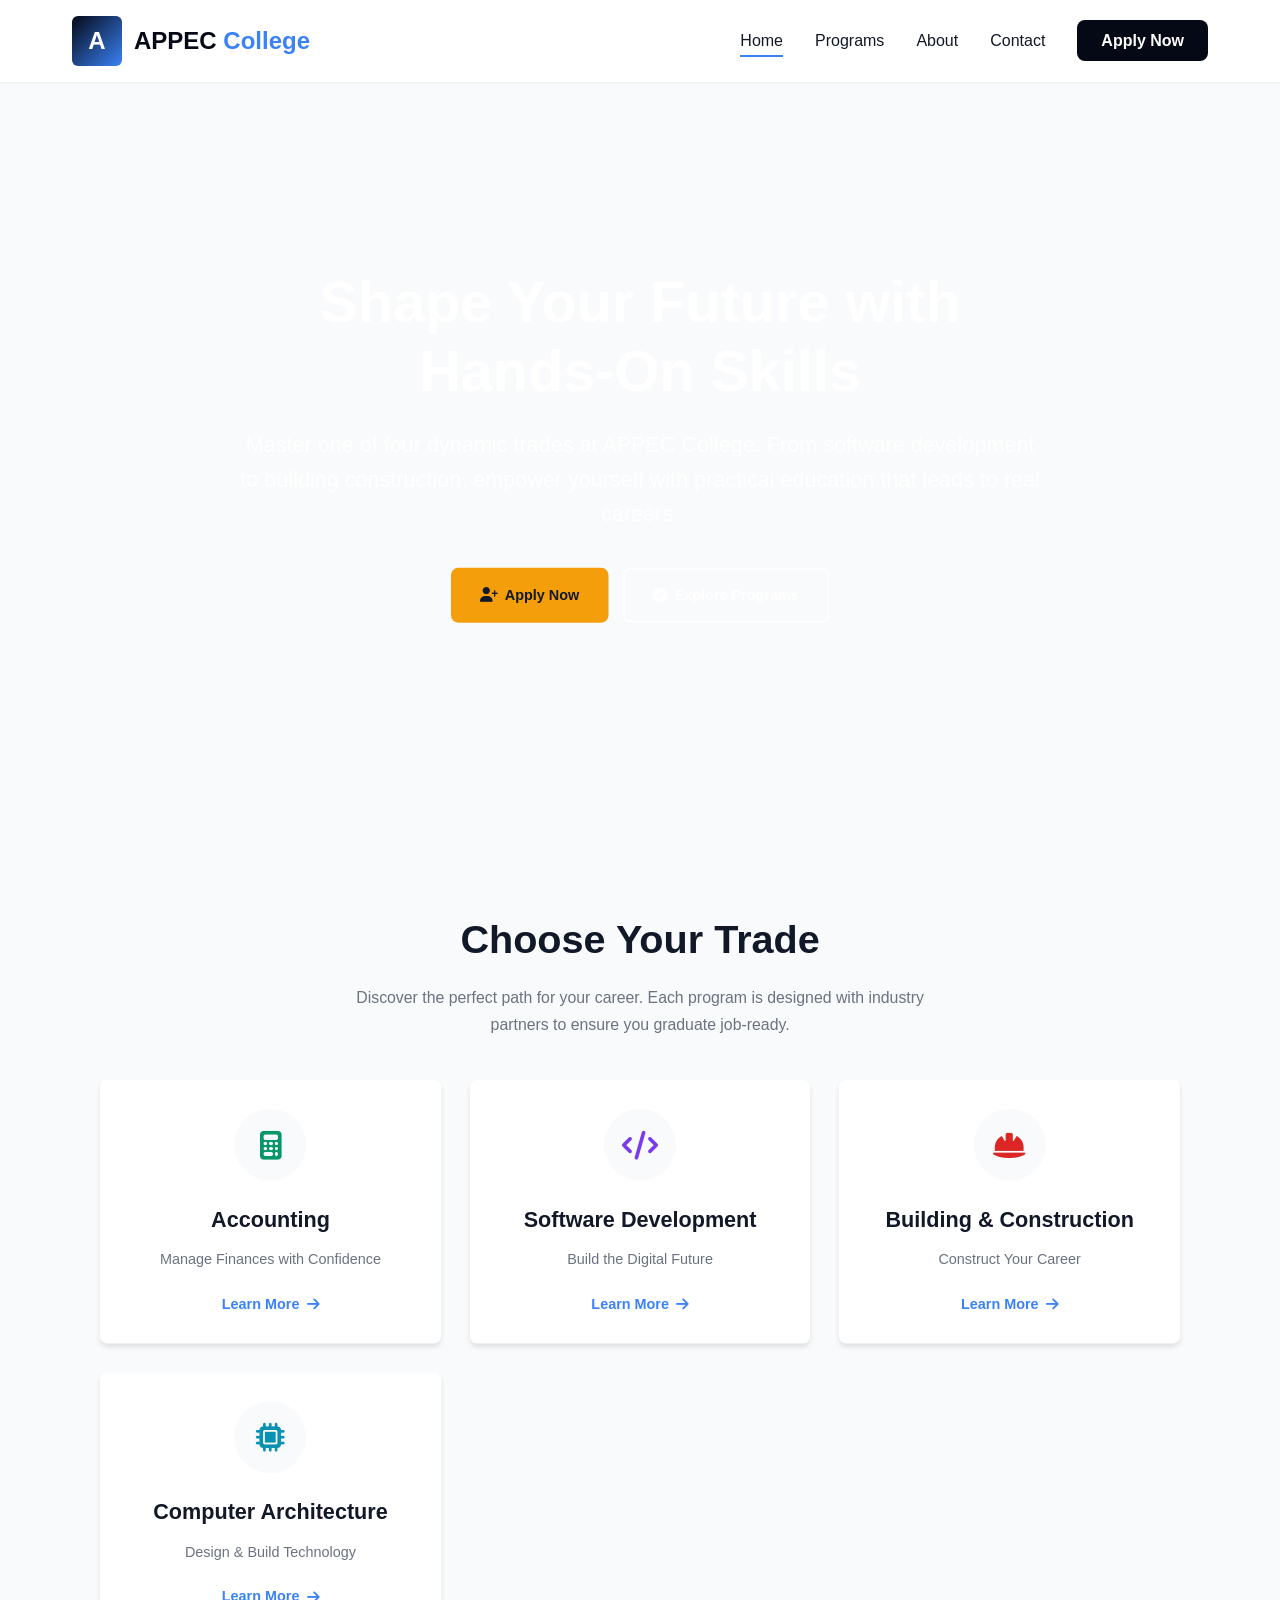
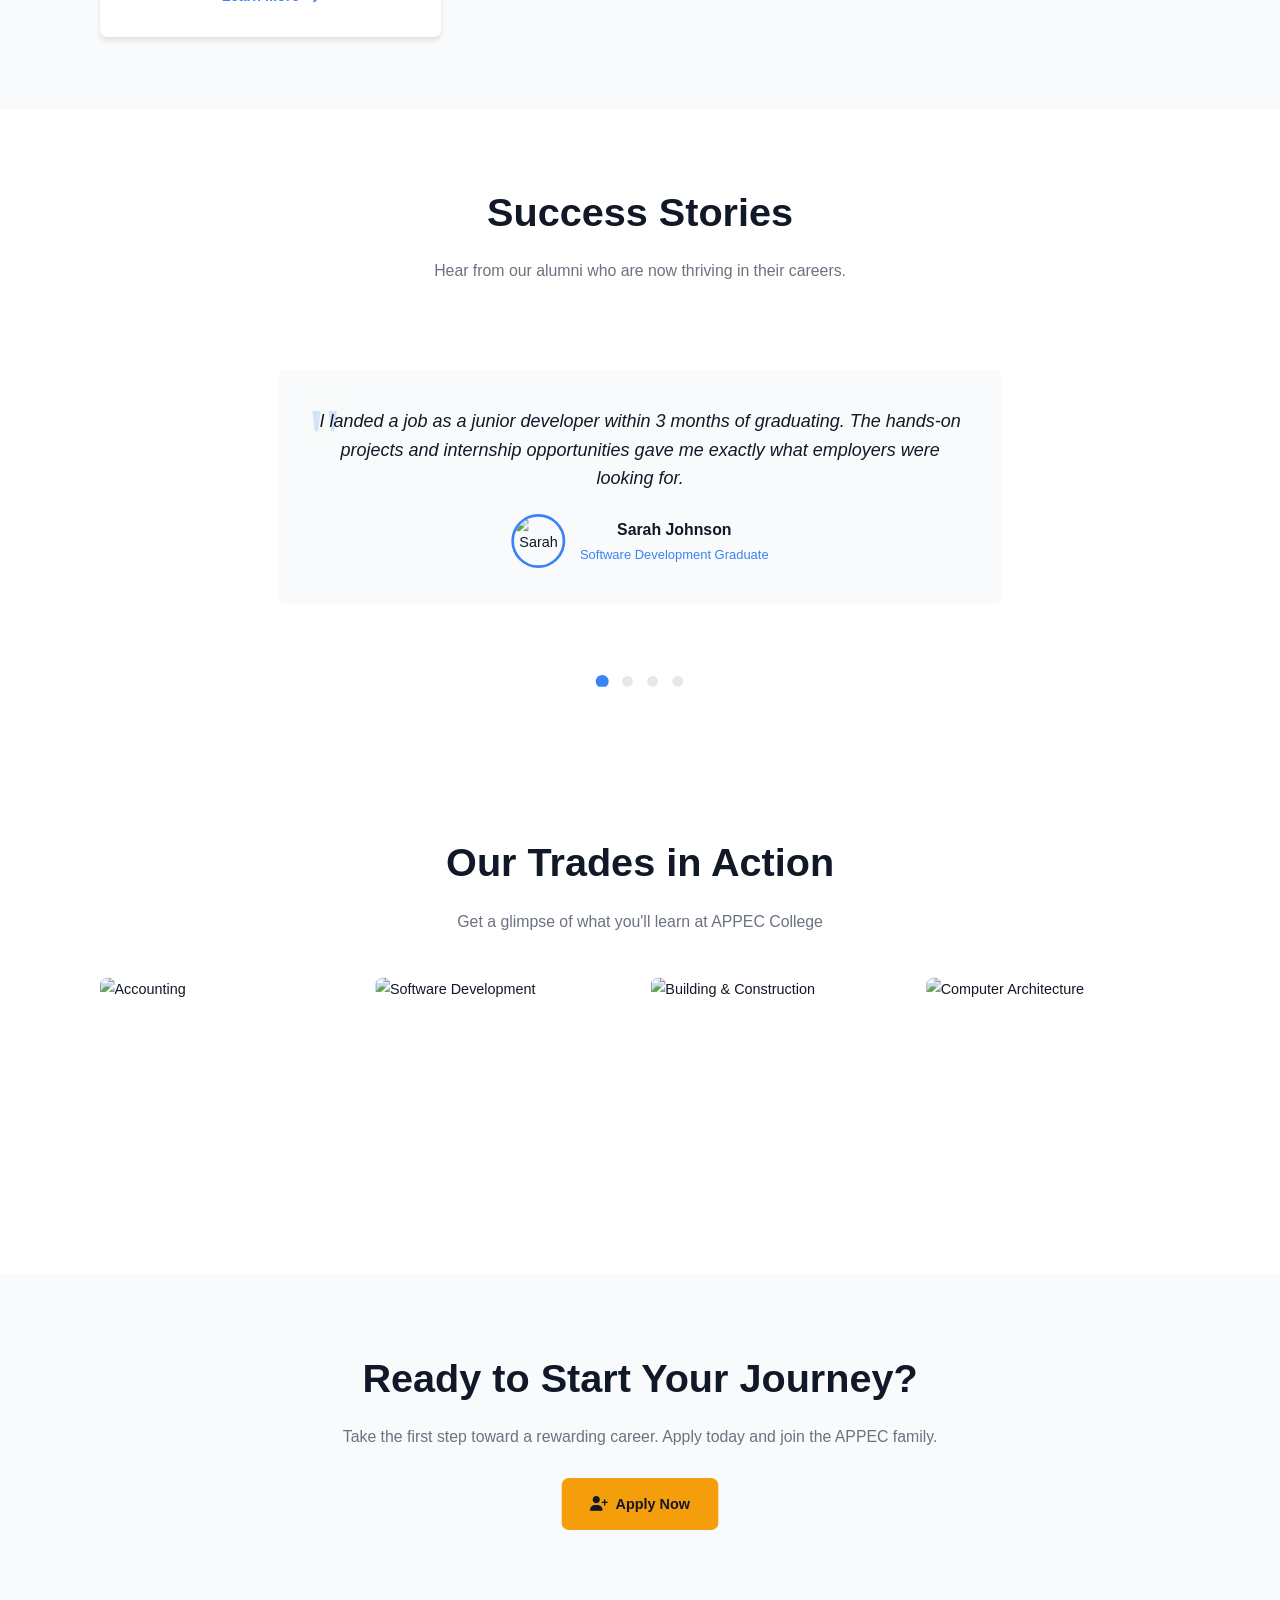
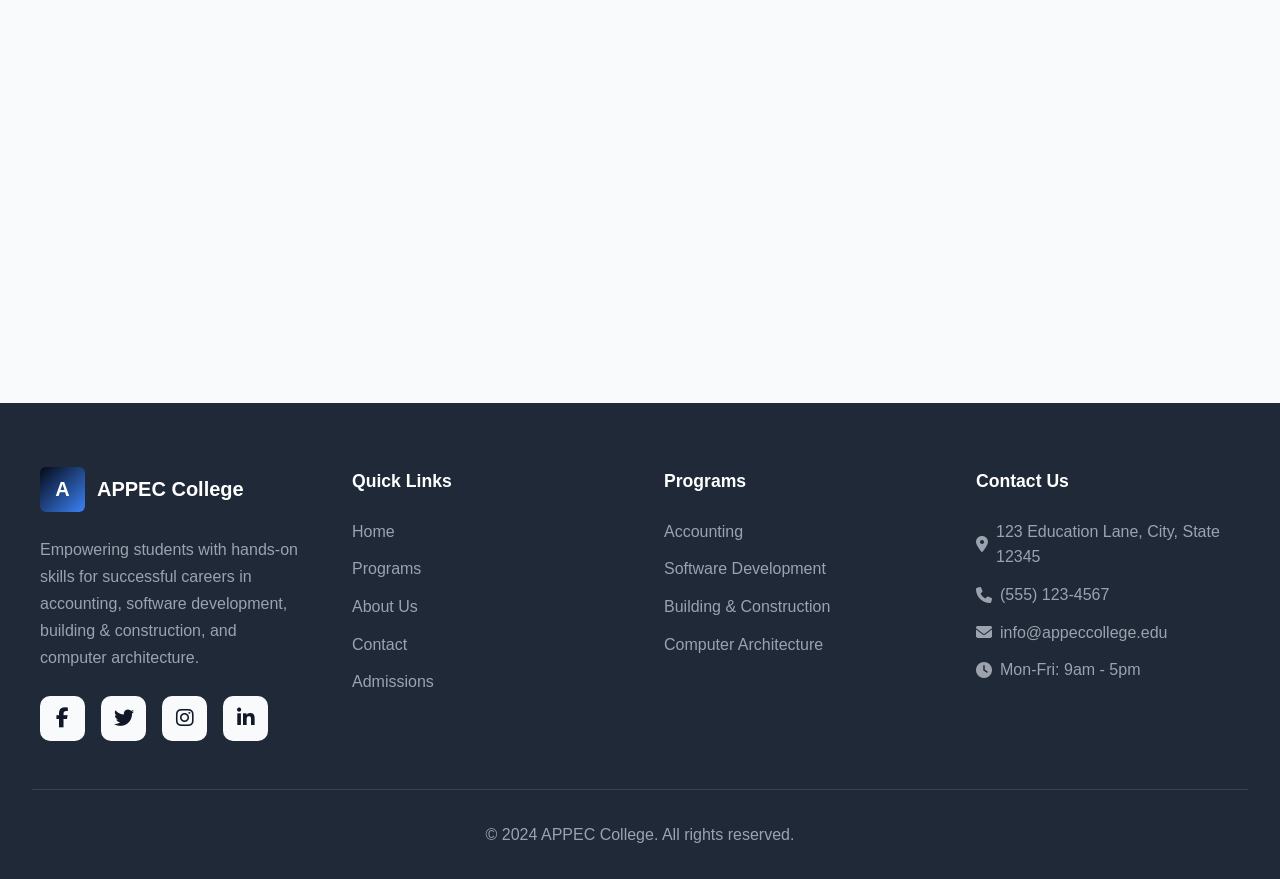
==== index.html @ 2f11b9ee "Add files via upload" ====
<!DOCTYPE html>
<html lang="en">
<head>
    <meta name="google-site-verification" content="si-0ppxEBrg3Gla-h9QT-iys1ylglCHIRYimhJE8mis" />
    
    <!-- Google tag (gtag.js) -->
<script async src="https://www.googletagmanager.com/gtag/js?id=G-BMRPFJRWQG"></script>
    
<script defer>
  window.dataLayer = window.dataLayer || [];
  function gtag(){dataLayer.push(arguments);}
  gtag('js', new Date());

  gtag('config', 'G-BMRPFJRWQG');
</script>
    
    <meta charset="UTF-8">
    <meta name="description" content="College appec remera-rukoma tss">
    <meta name="viewport" content="width=device-width, initial-scale=1.0">
    <link rel="sitemap" href="index.xml">
    
    <title>College appec tss remera-rukoma | Discover and explorer knowldge </title>
<meta name="description" content="College APPEC system for managing courses and students efficiently.">
    <link rel="stylesheet" href="style.css">
    <link rel="stylesheet" href="https://cdnjs.cloudflare.com/ajax/libs/font-awesome/6.5.1/css/all.min.css">
</head>
<body>
    <a href='https://chatvibe-dev.itch.io/modern-chat'>download app</a>
    <!-- Navigation -->
    <nav class="navbar">
        <div class="nav-container">
            <a href="index.html" class="nav-logo">
                <div class="logo-icon">A</div>
                <span class="logo-text">APPEC <span>College</span></span>
            </a>
            <ul class="nav-menu">
                <li><a href="index.html" class="nav-link active">Home</a></li>
                <li><a href="programs.html" class="nav-link">Programs</a></li>
                <li><a href="about.html" class="nav-link">About</a></li>
                <li><a href="contact.html" class="nav-link">Contact</a></li>
                <li><a href="contact.html" class="nav-link nav-cta">Apply Now</a></li>
            </ul>
            <div class="hamburger">
                <span></span>
                <span></span>
                <span></span>
            </div>
        </div>
    </nav>

    <!-- Main Content -->
    <div class="main-content">
    <!-- Hero Section -->
    <section class="hero">
        <div class="hero-slider">
            <div class="hero-slide" style="background-image: url('https://images.unsplash.com/photo-1554224155-8d04cb21cd6c?w=1920&q=80');"></div>
            <div class="hero-slide" style="background-image: url('https://images.unsplash.com/photo-1498050108023-c5249f4df085?w=1920&q=80');"></div>
            <div class="hero-slide" style="background-image: url('https://images.unsplash.com/photo-1504307651254-35680f356dfd?w=1920&q=80');"></div>
            <div class="hero-slide" style="background-image: url('https://images.unsplash.com/photo-1518770660439-4636190af475?w=1920&q=80');"></div>
        </div>
        <div class="hero-content">
            <h1 class="hero-title">Shape Your Future with Hands-On Skills</h1>
            <p class="hero-subtitle">Master one of four dynamic trades at APPEC College. From software development to building construction, empower yourself with practical education that leads to real careers.</p>
            <div class="hero-buttons">
                <a href="contact.html" class="btn btn-primary">
                    <i class="fas fa-user-plus"></i> Apply Now
                </a>
                <a href="#trades" class="btn btn-secondary">
                    <i class="fas fa-compass"></i> Explore Programs
                </a>
            </div>
        </div>
    </section>

    <!-- Trade Cards Section -->
    <section class="section" id="trades">
        <div class="section-header">
            <h2 class="section-title">Choose Your Trade</h2>
            <p class="section-subtitle">Discover the perfect path for your career. Each program is designed with industry partners to ensure you graduate job-ready.</p>
        </div>
        <div class="trade-cards">
            <!-- Accounting -->
            <a href="programs.html#accounting" class="trade-card accounting">
                <div class="trade-icon">
                    <i class="fas fa-calculator"></i>
                </div>
                <h3 class="trade-name">Accounting</h3>
                <p class="trade-tagline">Manage Finances with Confidence</p>
                <span class="trade-link">Learn More <i class="fas fa-arrow-right"></i></span>
            </a>

            <!-- Software Development -->
            <a href="programs.html#software" class="trade-card software">
                <div class="trade-icon">
                    <i class="fas fa-code"></i>
                </div>
                <h3 class="trade-name">Software Development</h3>
                <p class="trade-tagline">Build the Digital Future</p>
                <span class="trade-link">Learn More <i class="fas fa-arrow-right"></i></span>
            </a>

            <!-- Building & Construction -->
            <a href="programs.html#construction" class="trade-card construction">
                <div class="trade-icon">
                    <i class="fas fa-hard-hat"></i>
                </div>
                <h3 class="trade-name">Building & Construction</h3>
                <p class="trade-tagline">Construct Your Career</p>
                <span class="trade-link">Learn More <i class="fas fa-arrow-right"></i></span>
            </a>

            <!-- Computer Architecture -->
            <a href="programs.html#architecture" class="trade-card architecture">
                <div class="trade-icon">
                    <i class="fas fa-microchip"></i>
                </div>
                <h3 class="trade-name">Computer Architecture</h3>
                <p class="trade-tagline">Design & Build Technology</p>
                <span class="trade-link">Learn More <i class="fas fa-arrow-right"></i></span>
            </a>
        </div>
    </section>

    <!-- Testimonials Section -->
    <section class="section testimonials">
        <div class="section-header">
            <h2 class="section-title">Success Stories</h2>
            <p class="section-subtitle">Hear from our alumni who are now thriving in their careers.</p>
        </div>
        <div class="testimonial-slider">
            <div class="testimonial-track">
                <!-- Testimonial 1 -->
                <div class="testimonial-card">
                    <div class="testimonial-content">
                        <p class="testimonial-text">I landed a job as a junior developer within 3 months of graduating. The hands-on projects and internship opportunities gave me exactly what employers were looking for.</p>
                        <div class="testimonial-author">
                            <img src="https://images.unsplash.com/photo-1494790108377-be9c29b29330?w=150&q=80" alt="Sarah" class="author-image">
                            <div class="author-info">
                                <h4>Sarah Johnson</h4>
                                <span>Software Development Graduate</span>
                            </div>
                        </div>
                    </div>
                </div>

                <!-- Testimonial 2 -->
                <div class="testimonial-card">
                    <div class="testimonial-content">
                        <p class="testimonial-text">APPEC's accounting program prepared me for real-world challenges. I'm now working as a junior accountant at a top firm, and I owe it all to my training here.</p>
                        <div class="testimonial-author">
                            <img src="https://images.unsplash.com/photo-1507003211169-0a1dd7228f2d?w=150&q=80" alt="Michael" class="author-image">
                            <div class="author-info">
                                <h4>Michael Chen</h4>
                                <span>Accounting Graduate</span>
                            </div>
                        </div>
                    </div>
                </div>

                <!-- Testimonial 3 -->
                <div class="testimonial-card">
                    <div class="testimonial-content">
                        <p class="testimonial-text">The hands-on construction training was incredible. I started my own contracting business within a year of graduation and already have a team of 5 people.</p>
                        <div class="testimonial-author">
                            <img src="https://images.unsplash.com/photo-1500648767791-00dcc994a43e?w=150&q=80" alt="David" class="author-image">
                            <div class="author-info">
                                <h4>David Martinez</h4>
                                <span>Building & Construction Graduate</span>
                            </div>
                        </div>
                    </div>
                </div>

                <!-- Testimonial 4 -->
                <div class="testimonial-card">
                    <div class="testimonial-content">
                        <p class="testimonial-text">From assembling PCs to troubleshooting complex networks, APPEC gave me the skills to succeed. I'm now a network administrator for a major healthcare company.</p>
                        <div class="testimonial-author">
                            <img src="https://images.unsplash.com/photo-1472099645785-5658abf4ff4e?w=150&q=80" alt="James" class="author-image">
                            <div class="author-info">
                                <h4>James Wilson</h4>
                                <span>Computer Architecture Graduate</span>
                            </div>
                        </div>
                    </div>
                </div>
            </div>
            <div class="testimonial-controls">
                <span class="testimonial-dot active" data-index="0"></span>
                <span class="testimonial-dot" data-index="1"></span>
                <span class="testimonial-dot" data-index="2"></span>
                <span class="testimonial-dot" data-index="3"></span>
            </div>
        </div>
    </section>

    <!-- Trade Gallery Section -->
    <section class="section trade-gallery">
        <div class="section-header">
            <h2 class="section-title">Our Trades in Action</h2>
            <p class="section-subtitle">Get a glimpse of what you'll learn at APPEC College</p>
        </div>
        <div class="gallery-grid">
            <div class="gallery-item">
                <img src="https://images.unsplash.com/photo-1554224155-8d04cb21cd6c?w=600&q=80" alt="Accounting">
                <div class="gallery-overlay">
                    <h4>Accounting</h4>
                </div>
            </div>
            <div class="gallery-item">
                <img src="https://images.unsplash.com/photo-1498050108023-c5249f4df085?w=600&q=80" alt="Software Development">
                <div class="gallery-overlay">
                    <h4>Software Development</h4>
                </div>
            </div>
            <div class="gallery-item">
                <img src="https://images.unsplash.com/photo-1504307651254-35680f356dfd?w=600&q=80" alt="Building & Construction">
                <div class="gallery-overlay">
                    <h4>Building & Construction</h4>
                </div>
            </div>
            <div class="gallery-item">
                <img src="https://images.unsplash.com/photo-1518770660439-4636190af475?w=600&q=80" alt="Computer Architecture">
                <div class="gallery-overlay">
                    <h4>Computer Architecture</h4>
                </div>
            </div>
        </div>
    </section>

    <!-- CTA Section -->
    <section class="section" style="background: var(--light-bg);">
        <div class="section-header">
            <h2 class="section-title">Ready to Start Your Journey?</h2>
            <p class="section-subtitle">Take the first step toward a rewarding career. Apply today and join the APPEC family.</p>
            <a href="contact.html" class="btn btn-primary" style="margin-top: 2rem;">
                <i class="fas fa-user-plus"></i> Apply Now
            </a>
        </div>
    </section>
    </div>

    <!-- Footer -->
    <footer class="footer">
        <div class="footer-content">
            <div class="footer-about">
                <div class="footer-logo">
                    <div class="logo-icon">A</div>
                    <span class="logo-text">APPEC College</span>
                </div>
                <p>Empowering students with hands-on skills for successful careers in accounting, software development, building & construction, and computer architecture.</p>
                <div class="social-links">
                    <a href="#" class="social-link"><i class="fab fa-facebook-f"></i></a>
                    <a href="#" class="social-link"><i class="fab fa-twitter"></i></a>
                    <a href="#" class="social-link"><i class="fab fa-instagram"></i></a>
                    <a href="#" class="social-link"><i class="fab fa-linkedin-in"></i></a>
                </div>
            </div>
            <div class="footer-links">
                <h4>Quick Links</h4>
                <ul>
                    <li><a href="index.html">Home</a></li>
                    <li><a href="programs.html">Programs</a></li>
                    <li><a href="about.html">About Us</a></li>
                    <li><a href="contact.html">Contact</a></li>
                    <li><a href="contact.html">Admissions</a></li>
                </ul>
            </div>
            <div class="footer-links">
                <h4>Programs</h4>
                <ul>
                    <li><a href="programs.html#accounting">Accounting</a></li>
                    <li><a href="programs.html#software">Software Development</a></li>
                    <li><a href="programs.html#construction">Building & Construction</a></li>
                    <li><a href="programs.html#architecture">Computer Architecture</a></li>
                </ul>
            </div>
            <div class="footer-contact">
                <h4>Contact Us</h4>
                <p><i class="fas fa-map-marker-alt"></i> 123 Education Lane, City, State 12345</p>
                <p><i class="fas fa-phone"></i> (555) 123-4567</p>
                <p><i class="fas fa-envelope"></i> info@appeccollege.edu</p>
                <p><i class="fas fa-clock"></i> Mon-Fri: 9am - 5pm</p>
            </div>
        </div>
        <div class="footer-bottom">
            <p>&copy; 2024 APPEC College. All rights reserved.</p>
        </div>
    </footer>

    <script src="script.js" defer></script>
</body>
</html>
---- style.css ----
/* ========================================
   APPEC College - Global Styles
   ======================================== */

/* CSS Variables */
:root {
    --primary-color: #050916;
    --secondary-color: #3b82f6;
    --accent-color: #f59e0b;
    --success-color: #10b981;
    --danger-color: #ef4444;
    --dark-bg: #1f2937;
    --light-bg: #f9fafb;
    --white: #ffffff;
    --text-dark: #111827;
    --text-light: #6b7280;
    --border-color: #e5e7eb;
    --shadow-sm: 0 1px 2px rgba(0, 0, 0, 0.05);
    --shadow-md: 0 4px 6px rgba(0, 0, 0, 0.1);
    --shadow-lg: 0 10px 15px rgba(0, 0, 0, 0.1);
    --shadow-xl: 0 20px 25px rgba(0, 0, 0, 0.15);
    --transition: all 0.3s ease;
    --font-primary: 'Segoe UI', Tahoma, Geneva, Verdana, sans-serif;
    --max-width: 1200px;
}

/* Reset & Base */
* {
    margin: 0;
    padding: 0;
    box-sizing: border-box;
}

html {
    scroll-behavior: smooth;
}

/* Main content wrapper for scaling */
.main-content {
    transform: scale(0.9);
    transform-origin: top center;
    width: 111.11%; /* Inverse of 0.9 to fill the container */
    margin-left: -5.555%; /* Center the scaled content */
}

body {
    font-family: var(--font-primary);
    line-height: 1.6;
    color: var(--text-dark);
    background-color: var(--light-bg);
    overflow-x: hidden;
}

a {
    text-decoration: none;
    color: inherit;
    transition: var(--transition);
}

ul {
    list-style: none;
}

img {
    max-width: 100%;
    height: auto;
    display: block;
}

button, input, textarea, select {
    font-family: inherit;
    font-size: inherit;
}

/* ========================================
   Navigation
   ======================================== */
.navbar {
    position: fixed;
    top: 0;
    left: 0;
    right: 0;
    z-index: 1000;
    background: var(--white);
    box-shadow: var(--shadow-sm);
    transition: var(--transition);
}

.navbar.scrolled {
    box-shadow: var(--shadow-lg);
}

.nav-container {
    max-width: var(--max-width);
    margin: 0 auto;
    padding: 1rem 2rem;
    display: flex;
    justify-content: space-between;
    align-items: center;
}

.nav-logo {
    display: flex;
    align-items: center;
    gap: 0.75rem;
}

.logo-icon {
    width: 50px;
    height: 50px;
    background: linear-gradient(135deg, var(--primary-color), var(--secondary-color));
    border-radius: 6px;
    display: flex;
    align-items: center;
    justify-content: center;
    color: var(--white);
    font-weight: bold;
    font-size: 1.5rem;
}

.logo-text {
    font-size: 1.5rem;
    font-weight: 700;
    color: var(--primary-color);
}

.logo-text span {
    color: var(--secondary-color);
}

.nav-menu {
    display: flex;
    align-items: center;
    gap: 2rem;
}

.nav-link {
    font-weight: 500;
    color: var(--text-dark);
    position: relative;
    padding: 0.5rem 0;
}

.nav-link::after {
    content: '';
    position: absolute;
    bottom: 0;
    left: 0;
    width: 0;
    height: 2px;
    background: var(--secondary-color);
    transition: var(--transition);
}

.nav-link:hover::after,
.nav-link.active::after {
    width: 100%;
}

.nav-link:hover {
    color: var(--secondary-color);
}

.nav-cta {
    background: var(--primary-color);
    color: var(--white) !important;
    padding: 0.75rem 1.5rem;
    border-radius: 8px;
    font-weight: 600;
}

.nav-cta:hover {
    background: var(--secondary-color);
    transform: translateY(-2px);
}

.nav-cta::after {
    display: none;
}

/* Hamburger Menu */
.hamburger {
    display: none;
    flex-direction: column;
    gap: 5px;
    cursor: pointer;
    padding: 10px;
    z-index: 1001;
}

.hamburger span {
    width: 25px;
    height: 3px;
    background: var(--text-dark);
    border-radius: 3px;
    transition: var(--transition);
}

.hamburger.active span:nth-child(1) {
    transform: rotate(45deg) translate(5px, 5px);
}

.hamburger.active span:nth-child(2) {
    opacity: 0;
}

.hamburger.active span:nth-child(3) {
    transform: rotate(-45deg) translate(5px, -5px);
}

/* ========================================
   Hero Section
   ======================================== */
.hero {
    min-height: 100vh;
    position: relative;
    display: flex;
    align-items: center;
    justify-content: center;
    text-align: center;
    padding: 6rem 2rem 4rem;
    overflow: hidden;
}

/* Hero Background Slider */
.hero-slider {
    position: absolute;
    top: 0;
    left: 0;
    width: 100%;
    height: 100%;
    z-index: -1;
}

.hero-slide {
    position: absolute;
    top: 0;
    left: 0;
    width: 100%;
    height: 100%;
    background-size: cover;
    background-position: center;
    opacity: 0;
    animation: slideChange 12s infinite;
}

.hero-slide:nth-child(1) {
    animation-delay: 0s;
}

.hero-slide:nth-child(2) {
    animation-delay: 3s;
}

.hero-slide:nth-child(3) {
    animation-delay: 6s;
}

.hero-slide:nth-child(4) {
    animation-delay: 9s;
}

.hero-slide::after {
    content: '';
    position: absolute;
    top: 0;
    left: 0;
    width: 100%;
    height: 100%;
    background: linear-gradient(rgba(30, 58, 138, 0.85), rgba(59, 130, 246, 0.75));
}

@keyframes slideChange {
    0%, 25% {
        opacity: 1;
    }
    30%, 100% {
        opacity: 0;
    }
}

.hero-content {
    max-width: 900px;
    color: var(--white);
}

.hero-title {
    font-size: clamp(2.5rem, 5vw, 4rem);
    font-weight: 800;
    margin-bottom: 1.5rem;
    line-height: 1.2;
    animation: fadeInUp 0.8s ease;
}

.hero-subtitle {
    font-size: clamp(1.1rem, 2vw, 1.5rem);
    margin-bottom: 2.5rem;
    opacity: 0.95;
    animation: fadeInUp 0.8s ease 0.2s both;
}

.hero-buttons {
    display: flex;
    gap: 1rem;
    justify-content: center;
    flex-wrap: wrap;
    animation: fadeInUp 0.8s ease 0.4s both;
}

.btn {
    display: inline-flex;
    align-items: center;
    gap: 0.5rem;
    padding: 1rem 2rem;
    border-radius: 8px;
    font-weight: 600;
    font-size: 1rem;
    cursor: pointer;
    border: none;
    transition: var(--transition);
}

.btn-primary {
    background: var(--accent-color);
    color: var(--text-dark);
}

.btn-primary:hover {
    background: #d97706;
    transform: translateY(-3px);
    box-shadow: var(--shadow-lg);
}

.btn-secondary {
    background: transparent;
    color: var(--white);
    border: 2px solid var(--white);
}

.btn-secondary:hover {
    background: var(--white);
    color: var(--primary-color);
    transform: translateY(-3px);
}

/* ========================================
   Animations
   ======================================== */
@keyframes fadeInUp {
    from {
        opacity: 0;
        transform: translateY(30px);
    }
    to {
        opacity: 1;
        transform: translateY(0);
    }
}

@keyframes fadeIn {
    from {
        opacity: 0;
    }
    to {
        opacity: 1;
    }
}

@keyframes scaleIn {
    from {
        opacity: 0;
        transform: scale(0.8);
    }
    to {
        opacity: 1;
        transform: scale(1);
    }
}

@keyframes float {
    0%, 100% {
        transform: translateY(0);
    }
    50% {
        transform: translateY(-10px);
    }
}

@keyframes pulse {
    0%, 100% {
        transform: scale(1);
    }
    50% {
        transform: scale(1.05);
    }
}

@keyframes shimmer {
    0% {
        background-position: -200% 0;
    }
    100% {
        background-position: 200% 0;
    }
}

/* Image hover animation */
.img-hover-zoom {
    overflow: hidden;
}

.img-hover-zoom img {
    transition: transform 0.5s ease;
}

.img-hover-zoom:hover img {
    transform: scale(1.1);
}

/* Image entrance animation */
.img-animate {
    animation: scaleIn 0.6s ease forwards;
    opacity: 0;
}

.img-animate-delay-1 {
    animation-delay: 0.2s;
}

.img-animate-delay-2 {
    animation-delay: 0.4s;
}

.img-animate-delay-3 {
    animation-delay: 0.6s;
}

.img-animate-delay-4 {
    animation-delay: 0.8s;
}

/* Author image animation */
.author-image {
    transition: var(--transition);
}

.author-image:hover {
    transform: scale(1.1);
    box-shadow: 0 8px 20px rgba(0, 0, 0, 0.2);
}

/* Trade card image animation */
.trade-icon {
    transition: var(--transition);
}

.trade-card:hover .trade-icon {
    animation: pulse 0.5s ease;
}

/* Hero content animation */
.hero-content {
    animation: fadeInUp 0.8s ease;
}

/* Section animations */
.section-header {
    animation: fadeInUp 0.6s ease;
}

.trade-card {
    animation: fadeInUp 0.6s ease backwards;
}

.trade-card:nth-child(1) { animation-delay: 0.1s; }
.trade-card:nth-child(2) { animation-delay: 0.2s; }
.trade-card:nth-child(3) { animation-delay: 0.3s; }
.trade-card:nth-child(4) { animation-delay: 0.4s; }

/* Testimonial image animation */
.testimonial-card {
    animation: fadeIn 0.6s ease;
}

.author-image {
    animation: scaleIn 0.5s ease backwards;
}

/* Stats animation */
.stat-item {
    animation: fadeInUp 0.6s ease backwards;
}

.stat-item:nth-child(1) { animation-delay: 0.1s; }
.stat-item:nth-child(2) { animation-delay: 0.2s; }
.stat-item:nth-child(3) { animation-delay: 0.3s; }
.stat-item:nth-child(4) { animation-delay: 0.4s; }

/* ========================================
   Trade Cards
   ======================================== */
.section {
    padding: 5rem 2rem;
}

.section-header {
    text-align: center;
    max-width: 700px;
    margin: 0 auto 3rem;
}

.section-title {
    font-size: clamp(2rem, 4vw, 2.75rem);
    color: var(--text-dark);
    margin-bottom: 1rem;
}

.section-subtitle {
    color: var(--text-light);
    font-size: 1.1rem;
}

.trade-cards {
    max-width: var(--max-width);
    margin: 0 auto;
    display: grid;
    grid-template-columns: repeat(auto-fit, minmax(280px, 1fr));
    gap: 2rem;
}

.trade-card {
    background: var(--white);
    border-radius: 8px;
    padding: 2rem;
    text-align: center;
    box-shadow: var(--shadow-md);
    transition: var(--transition);
    cursor: pointer;
    position: relative;
    overflow: hidden;
}

.trade-card::before {
    content: '';
    position: absolute;
    top: 0;
    left: 0;
    right: 0;
    height: 4px;
    background: linear-gradient(90deg, var(--primary-color), var(--secondary-color));
    transform: scaleX(0);
    transition: var(--transition);
}

.trade-card:hover {
    transform: translateY(-10px) scale(1.02);
    box-shadow: var(--shadow-xl);
}

.trade-card:hover::before {
    transform: scaleX(1);
}

.trade-icon {
    width: 80px;
    height: 80px;
    margin: 0 auto 1.5rem;
    background: var(--light-bg);
    border-radius: 50%;
    display: flex;
    align-items: center;
    justify-content: center;
    font-size: 2rem;
    transition: var(--transition);
}

.trade-card:hover .trade-icon {
    background: var(--primary-color);
    color: var(--white);
}

.trade-card.accounting .trade-icon { color: #059669; }
.trade-card.software .trade-icon { color: #7c3aed; }
.trade-card.construction .trade-icon { color: #dc2626; }
.trade-card.architecture .trade-icon { color: #0891b2; }

.trade-card:hover .trade-icon {
    background: var(--primary-color);
    color: var(--white) !important;
}

.trade-name {
    font-size: 1.5rem;
    font-weight: 700;
    margin-bottom: 0.75rem;
    color: var(--text-dark);
}

.trade-tagline {
    color: var(--text-light);
    margin-bottom: 1.5rem;
}

.trade-link {
    color: var(--secondary-color);
    font-weight: 600;
    display: inline-flex;
    align-items: center;
    gap: 0.5rem;
}

.trade-link:hover {
    gap: 0.75rem;
}

/* ========================================
   Testimonials
   ======================================== */
.testimonials {
    background: var(--white);
}

.testimonial-slider {
    max-width: 900px;
    margin: 0 auto;
    position: relative;
    overflow: hidden;
}

.testimonial-track {
    display: flex;
    transition: transform 0.5s ease;
}

.testimonial-card {
    min-width: 100%;
    padding: 3rem;
    text-align: center;
}

.testimonial-content {
    background: var(--light-bg);
    border-radius: 8px;
    padding: 2.5rem;
    position: relative;
}

.testimonial-content::before {
    content: '"';
    font-size: 6rem;
    color: var(--secondary-color);
    opacity: 0.2;
    position: absolute;
    top: 0;
    left: 2rem;
    font-family: Georgia, serif;
}

.testimonial-text {
    font-size: 1.25rem;
    color: var(--text-dark);
    font-style: italic;
    margin-bottom: 1.5rem;
    position: relative;
    z-index: 1;
}

.testimonial-author {
    display: flex;
    align-items: center;
    justify-content: center;
    gap: 1rem;
}

.author-image {
    width: 60px;
    height: 60px;
    border-radius: 50%;
    object-fit: cover;
    border: 3px solid var(--secondary-color);
}

.author-info h4 {
    font-size: 1.1rem;
    color: var(--text-dark);
}

.author-info span {
    color: var(--secondary-color);
    font-size: 0.9rem;
}

.testimonial-controls {
    display: flex;
    justify-content: center;
    gap: 1rem;
    margin-top: 2rem;
}

.testimonial-dot {
    width: 12px;
    height: 12px;
    border-radius: 50%;
    background: var(--border-color);
    cursor: pointer;
    transition: var(--transition);
}

.testimonial-dot.active {
    background: var(--secondary-color);
    transform: scale(1.2);
}

/* ========================================
   Trade Gallery Section
   ======================================== */
.trade-gallery {
    background: var(--white);
}

.gallery-grid {
    max-width: var(--max-width);
    margin: 0 auto;
    display: grid;
    grid-template-columns: repeat(auto-fit, minmax(250px, 1fr));
    gap: 1.5rem;
}

.gallery-item {
    position: relative;
    border-radius: 8px;
    overflow: hidden;
    height: 250px;
    cursor: pointer;
}

.gallery-item img {
    width: 100%;
    height: 100%;
    object-fit: cover;
    transition: transform 0.5s ease;
}

.gallery-item:hover img {
    transform: scale(1.1);
}

.gallery-overlay {
    position: absolute;
    bottom: 0;
    left: 0;
    right: 0;
    background: linear-gradient(transparent, rgba(0, 0, 0, 0.8));
    padding: 1.5rem;
    color: var(--white);
    transform: translateY(100%);
    transition: transform 0.3s ease;
}

.gallery-item:hover .gallery-overlay {
    transform: translateY(0);
}

.gallery-overlay h4 {
    font-size: 1.25rem;
    margin-bottom: 0.25rem;
}

/* ========================================
   Stats Section
   ======================================== */
.stats {
    background: linear-gradient(135deg, var(--primary-color), var(--secondary-color));
    padding: 4rem 2rem;
}

.stats-grid {
    max-width: var(--max-width);
    margin: 0 auto;
    display: grid;
    grid-template-columns: repeat(auto-fit, minmax(200px, 1fr));
    gap: 2rem;
    text-align: center;
}

.stat-item {
    color: var(--white);
}

.stat-icon {
    font-size: 2.5rem;
    margin-bottom: 1rem;
    opacity: 0.9;
}

.stat-number {
    font-size: 3rem;
    font-weight: 800;
    margin-bottom: 0.5rem;
}

.stat-label {
    font-size: 1.1rem;
    opacity: 0.9;
}

/* ========================================
   Programs Page
   ======================================== */
.page-header {
    background: linear-gradient(rgba(30, 58, 138, 0.9), rgba(59, 130, 246, 0.8)),
                url('https://images.unsplash.com/photo-1517694712202-14dd9538aa97?w=1920&q=80') center/cover;
    padding: 8rem 2rem 4rem;
    text-align: center;
    color: var(--white);
}

.page-header h1 {
    font-size: clamp(2.5rem, 5vw, 3.5rem);
    margin-bottom: 1rem;
}

.page-header p {
    font-size: 1.25rem;
    opacity: 0.9;
}

.programs-section {
    max-width: var(--max-width);
    margin: 0 auto;
    padding: 4rem 2rem;
}

.program-card {
    background: var(--white);
    border-radius: 8px;
    overflow: hidden;
    box-shadow: var(--shadow-lg);
    margin-bottom: 4rem;
}

.program-card:nth-child(even) {
    direction: rtl;
}

.program-card:nth-child(even) > * {
    direction: ltr;
}

.program-header {
    display: grid;
    grid-template-columns: 1fr 1fr;
    gap: 0;
}

.program-image {
    height: 400px;
    overflow: hidden;
}

.program-image img {
    width: 100%;
    height: 100%;
    object-fit: cover;
    transition: var(--transition);
}

.program-card:hover .program-image img {
    transform: scale(1.05);
}

.program-content {
    padding: 3rem;
}

.program-title {
    display: flex;
    align-items: center;
    gap: 1rem;
    font-size: 2rem;
    margin-bottom: 1.5rem;
    color: var(--text-dark);
}

.program-icon {
    width: 60px;
    height: 60px;
    background: var(--light-bg);
    border-radius: 8px;
    display: flex;
    align-items: center;
    justify-content: center;
    font-size: 1.75rem;
}

.program-description {
    color: var(--text-light);
    margin-bottom: 2rem;
    line-height: 1.8;
}

/* Accordion */
.accordion {
    margin-bottom: 2rem;
}

.accordion-item {
    border: 1px solid var(--border-color);
    border-radius: 8px;
    margin-bottom: 0.75rem;
    overflow: hidden;
}

.accordion-header {
    background: var(--light-bg);
    padding: 1rem 1.5rem;
    cursor: pointer;
    display: flex;
    justify-content: space-between;
    align-items: center;
    font-weight: 600;
    transition: var(--transition);
}

.accordion-header:hover {
    background: var(--border-color);
}

.accordion-icon {
    transition: var(--transition);
}

.accordion-item.active .accordion-icon {
    transform: rotate(180deg);
}

.accordion-content {
    max-height: 0;
    overflow: hidden;
    transition: max-height 0.3s ease;
}

.accordion-item.active .accordion-content {
    max-height: 500px;
}

.accordion-body {
    padding: 1.5rem;
}

.accordion-body ul {
    list-style: disc;
    padding-left: 1.5rem;
}

.accordion-body li {
    margin-bottom: 0.5rem;
    color: var(--text-light);
}

/* Program Highlights */
.program-highlights {
    display: flex;
    flex-wrap: wrap;
    gap: 1rem;
    margin-bottom: 2rem;
}

.highlight-item {
    display: flex;
    align-items: center;
    gap: 0.5rem;
    background: var(--light-bg);
    padding: 0.5rem 1rem;
    border-radius: 8px;
    font-size: 0.9rem;
    color: var(--text-dark);
}

.highlight-item i {
    color: var(--success-color);
}

.btn-apply {
    background: var(--primary-color);
    color: var(--white);
    padding: 1rem 2rem;
    border-radius: 8px;
    font-weight: 600;
    display: inline-flex;
    align-items: center;
    gap: 0.5rem;
    transition: var(--transition);
}

.btn-apply:hover {
    background: var(--secondary-color);
    transform: translateY(-2px);
}

/* ========================================
   About Page
   ======================================== */
.mission-vision {
    max-width: var(--max-width);
    margin: 0 auto;
    padding: 4rem 2rem;
    display: grid;
    grid-template-columns: repeat(auto-fit, minmax(300px, 1fr));
    gap: 2rem;
}

.mv-card {
    background: var(--white);
    padding: 3rem;
    border-radius: 8px;
    box-shadow: var(--shadow-md);
    text-align: center;
}

.mv-icon {
    width: 80px;
    height: 80px;
    margin: 0 auto 1.5rem;
    background: linear-gradient(135deg, var(--primary-color), var(--secondary-color));
    border-radius: 50%;
    display: flex;
    align-items: center;
    justify-content: center;
    font-size: 2rem;
    color: var(--white);
}

.mv-card h3 {
    font-size: 1.75rem;
    margin-bottom: 1rem;
    color: var(--text-dark);
}

.mv-card p {
    color: var(--text-light);
    line-height: 1.8;
}

/* Timeline */
.timeline-section {
    background: var(--white);
    padding: 5rem 2rem;
}

.timeline {
    max-width: 800px;
    margin: 0 auto;
    position: relative;
}

.timeline::before {
    content: '';
    position: absolute;
    left: 50%;
    transform: translateX(-50%);
    width: 4px;
    height: 100%;
    background: var(--border-color);
}

.timeline-item {
    display: flex;
    justify-content: flex-end;
    padding-right: calc(50% + 2rem);
    margin-bottom: 3rem;
    position: relative;
}

.timeline-item:nth-child(even) {
    justify-content: flex-start;
    padding-right: 0;
    padding-left: calc(50% + 2rem);
}

.timeline-dot {
    position: absolute;
    left: 50%;
    transform: translateX(-50%);
    width: 20px;
    height: 20px;
    background: var(--secondary-color);
    border-radius: 50%;
    border: 4px solid var(--white);
    box-shadow: var(--shadow-md);
}

.timeline-content {
    background: var(--light-bg);
    padding: 1.5rem;
    border-radius: 8px;
    max-width: 350px;
    box-shadow: var(--shadow-sm);
}

.timeline-year {
    font-size: 1.25rem;
    font-weight: 700;
    color: var(--secondary-color);
    margin-bottom: 0.5rem;
}

.timeline-content h4 {
    margin-bottom: 0.5rem;
    color: var(--text-dark);
}

.timeline-content p {
    color: var(--text-light);
    font-size: 0.95rem;
}

/* Team */
.team-section {
    max-width: var(--max-width);
    margin: 0 auto;
    padding: 5rem 2rem;
}

.team-grid {
    display: grid;
    grid-template-columns: repeat(auto-fit, minmax(250px, 1fr));
    gap: 2rem;
}

.team-card {
    background: var(--white);
    border-radius: 8px;
    overflow: hidden;
    box-shadow: var(--shadow-md);
    transition: var(--transition);
}

.team-card:hover {
    transform: translateY(-10px);
    box-shadow: var(--shadow-xl);
}

.team-image {
    height: 300px;
    overflow: hidden;
}

.team-image img {
    width: 100%;
    height: 100%;
    object-fit: cover;
    transition: var(--transition);
}

.team-card:hover .team-image img {
    transform: scale(1.05);
}

.team-info {
    padding: 1.5rem;
    text-align: center;
}

.team-info h4 {
    font-size: 1.25rem;
    margin-bottom: 0.25rem;
}

.team-role {
    color: var(--secondary-color);
    font-weight: 600;
    margin-bottom: 0.75rem;
}

.team-bio {
    color: var(--text-light);
    font-size: 0.9rem;
    margin-bottom: 1rem;
}

.team-social {
    display: flex;
    justify-content: center;
    gap: 1rem;
    opacity: 0;
    transform: translateY(10px);
    transition: var(--transition);
}

.team-card:hover .team-social {
    opacity: 1;
    transform: translateY(0);
}

.team-social a {
    width: 36px;
    height: 36px;
    background: var(--light-bg);
    border-radius: 50%;
    display: flex;
    align-items: center;
    justify-content: center;
    color: var(--text-dark);
    transition: var(--transition);
}

.team-social a:hover {
    background: var(--secondary-color);
    color: var(--white);
}

/* Facilities */
.facilities-section {
    background: var(--white);
    padding: 5rem 2rem;
}

.facilities-grid {
    max-width: var(--max-width);
    margin: 0 auto;
    display: grid;
    grid-template-columns: repeat(auto-fit, minmax(300px, 1fr));
    gap: 1.5rem;
}

.facility-card {
    position: relative;
    border-radius: 8px;
    overflow: hidden;
    height: 250px;
}

.facility-card img {
    width: 100%;
    height: 100%;
    object-fit: cover;
    transition: var(--transition);
}

.facility-card:hover img {
    transform: scale(1.1);
}

.facility-overlay {
    position: absolute;
    bottom: 0;
    left: 0;
    right: 0;
    background: linear-gradient(transparent, rgba(0, 0, 0, 0.8));
    padding: 1.5rem;
    color: var(--white);
}

.facility-overlay h4 {
    font-size: 1.25rem;
    margin-bottom: 0.25rem;
}

.facility-overlay p {
    opacity: 0.8;
    font-size: 0.9rem;
}

/* Why Choose Us */
.why-choose {
    max-width: var(--max-width);
    margin: 0 auto;
    padding: 5rem 2rem;
}

.why-grid {
    display: grid;
    grid-template-columns: repeat(auto-fit, minmax(280px, 1fr));
    gap: 2rem;
}

.why-card {
    background: var(--white);
    padding: 2rem;
    border-radius: 8px;
    box-shadow: var(--shadow-md);
    display: flex;
    gap: 1rem;
    transition: var(--transition);
}

.why-card:hover {
    transform: translateY(-5px);
    box-shadow: var(--shadow-lg);
}

.why-icon {
    width: 50px;
    height: 50px;
    background: var(--light-bg);
    border-radius: 10px;
    display: flex;
    align-items: center;
    justify-content: center;
    font-size: 1.5rem;
    color: var(--secondary-color);
    flex-shrink: 0;
}

.why-content h4 {
    margin-bottom: 0.5rem;
    color: var(--text-dark);
}

.why-content p {
    color: var(--text-light);
    font-size: 0.95rem;
}

/* ========================================
   Contact Page
   ======================================== */
.contact-section {
    max-width: var(--max-width);
    margin: 0 auto;
    padding: 4rem 2rem;
    display: grid;
    grid-template-columns: 1fr 1fr;
    gap: 3rem;
}

.contact-form-wrapper {
    background: var(--white);
    padding: 2.5rem;
    border-radius: 8px;
    box-shadow: var(--shadow-lg);
}

.contact-form-wrapper h2 {
    font-size: 1.75rem;
    margin-bottom: 0.5rem;
    color: var(--text-dark);
}

.contact-form-wrapper > p {
    color: var(--text-light);
    margin-bottom: 2rem;
}

.form-group {
    margin-bottom: 1.5rem;
}

.form-group label {
    display: block;
    margin-bottom: 0.5rem;
    font-weight: 600;
    color: var(--text-dark);
}

.form-group input,
.form-group select,
.form-group textarea {
    width: 100%;
    padding: 0.875rem 1rem;
    border: 2px solid var(--border-color);
    border-radius: 8px;
    transition: var(--transition);
    background: var(--light-bg);
}

.form-group input:focus,
.form-group select:focus,
.form-group textarea:focus {
    outline: none;
    border-color: var(--secondary-color);
    background: var(--white);
}

.form-group textarea {
    min-height: 150px;
    resize: vertical;
}

.form-group.error input,
.form-group.error select,
.form-group.error textarea {
    border-color: var(--danger-color);
}

.error-message {
    color: var(--danger-color);
    font-size: 0.875rem;
    margin-top: 0.25rem;
    display: none;
}

.form-group.error .error-message {
    display: block;
}

.form-success {
    background: #d1fae5;
    color: #065f46;
    padding: 1rem;
    border-radius: 8px;
    margin-bottom: 1.5rem;
    display: none;
}

.form-success.show {
    display: block;
}

/* Contact Info */
.contact-info {
    display: flex;
    flex-direction: column;
    gap: 2rem;
}

.contact-card {
    background: var(--white);
    padding: 2rem;
    border-radius: 8px;
    box-shadow: var(--shadow-md);
}

.contact-card h3 {
    font-size: 1.5rem;
    margin-bottom: 1.5rem;
    color: var(--text-dark);
}

.contact-items {
    display: flex;
    flex-direction: column;
    gap: 1.25rem;
}

.contact-item {
    display: flex;
    align-items: flex-start;
    gap: 1rem;
}

.contact-icon {
    width: 45px;
    height: 45px;
    background: var(--light-bg);
    border-radius: 10px;
    display: flex;
    align-items: center;
    justify-content: center;
    font-size: 1.25rem;
    color: var(--secondary-color);
    flex-shrink: 0;
}

.contact-details h4 {
    font-size: 1rem;
    margin-bottom: 0.25rem;
    color: var(--text-dark);
}

.contact-details p {
    color: var(--text-light);
    font-size: 0.95rem;
}

.contact-details a {
    color: var(--secondary-color);
}

.contact-details a:hover {
    text-decoration: underline;
}

/* Social Links */
.social-links {
    display: flex;
    gap: 1rem;
    margin-top: 1rem;
}

.social-link {
    width: 45px;
    height: 45px;
    background: var(--light-bg);
    border-radius: 10px;
    display: flex;
    align-items: center;
    justify-content: center;
    font-size: 1.25rem;
    color: var(--text-dark);
    transition: var(--transition);
}

.social-link:hover {
    background: var(--secondary-color);
    color: var(--white);
    transform: translateY(-3px);
}

/* Map */
.map-section {
    padding: 0 2rem 4rem;
    max-width: var(--max-width);
    margin: 0 auto;
}

.map-container {
    border-radius: 8px;
    overflow: hidden;
    box-shadow: var(--shadow-lg);
    height: 400px;
}

.map-container iframe {
    width: 100%;
    height: 100%;
    border: none;
}

/* ========================================
   Footer
   ======================================== */
.footer {
    background: var(--dark-bg);
    color: var(--white);
    padding: 4rem 2rem 2rem;
}

.footer-content {
    max-width: var(--max-width);
    margin: 0 auto;
    display: grid;
    grid-template-columns: repeat(auto-fit, minmax(250px, 1fr));
    gap: 3rem;
    margin-bottom: 3rem;
}

.footer-logo {
    display: flex;
    align-items: center;
    gap: 0.75rem;
    margin-bottom: 1.5rem;
}

.footer-logo .logo-icon {
    width: 45px;
    height: 45px;
    font-size: 1.25rem;
}

.footer-logo .logo-text {
    color: var(--white);
    font-size: 1.25rem;
}

.footer-about p {
    color: #9ca3af;
    line-height: 1.7;
    margin-bottom: 1.5rem;
}

.footer-links h4,
.footer-contact h4,
.footer-social h4 {
    font-size: 1.1rem;
    margin-bottom: 1.5rem;
    color: var(--white);
}

.footer-links ul {
    display: flex;
    flex-direction: column;
    gap: 0.75rem;
}

.footer-links a {
    color: #9ca3af;
    transition: var(--transition);
}

.footer-links a:hover {
    color: var(--white);
    padding-left: 0.5rem;
}

.footer-contact p {
    color: #9ca3af;
    margin-bottom: 0.75rem;
    display: flex;
    align-items: center;
    gap: 0.5rem;
}

.footer-social .social-links {
    margin-top: 0;
}

.footer-bottom {
    border-top: 1px solid #374151;
    padding-top: 2rem;
    text-align: center;
    color: #9ca3af;
}

/* ========================================
   Animations
   ======================================== */
@keyframes fadeInUp {
    from {
        opacity: 0;
        transform: translateY(30px);
    }
    to {
        opacity: 1;
        transform: translateY(0);
    }
}

@keyframes fadeIn {
    from { opacity: 0; }
    to { opacity: 1; }
}

@keyframes scaleIn {
    from {
        opacity: 0;
        transform: scale(0.9);
    }
    to {
        opacity: 1;
        transform: scale(1);
    }
}

.animate-on-scroll {
    opacity: 0;
    transform: translateY(30px);
    transition: opacity 0.6s ease, transform 0.6s ease;
}

.animate-on-scroll.visible {
    opacity: 1;
    transform: translateY(0);
}

/* Counter Animation */
.counter {
    display: inline-block;
}

/* ========================================
   Responsive Design
   ======================================== */
@media (max-width: 1024px) {
    .program-header {
        grid-template-columns: 1fr;
    }
    
    .program-card:nth-child(even) {
        direction: ltr;
    }
    
    .timeline::before {
        left: 20px;
    }
    
    .timeline-item,
    .timeline-item:nth-child(even) {
        padding-left: 60px;
        padding-right: 0;
        justify-content: flex-start;
    }
    
    .timeline-dot {
        left: 20px;
    }
}

@media (max-width: 768px) {
    .hamburger {
        display: flex;
    }
    
    .nav-menu {
        position: fixed;
        top: 0;
        right: -100%;
        width: 280px;
        height: 100vh;
        background: var(--white);
        flex-direction: column;
        justify-content: center;
        gap: 1.5rem;
        box-shadow: var(--shadow-xl);
        transition: var(--transition);
    }
    
    .nav-menu.active {
        right: 0;
    }
    
    .hero-title {
        font-size: 2rem;
    }
    
    .section {
        padding: 3rem 1.5rem;
    }
    
    .testimonial-card {
        padding: 1.5rem;
    }
    
    .testimonial-content {
        padding: 1.5rem;
    }
    
    .testimonial-text {
        font-size: 1rem;
    }
    
    .contact-section {
        grid-template-columns: 1fr;
    }
    
    .stats-grid {
        grid-template-columns: repeat(2, 1fr);
    }
}

@media (max-width: 480px) {
    .hero-buttons {
        flex-direction: column;
        width: 100%;
    }
    
    .btn {
        width: 100%;
        justify-content: center;
    }
    
    .stats-grid {
        grid-template-columns: 1fr;
    }
    
    .stat-number {
        font-size: 2.5rem;
    }
    
    .program-content {
        padding: 1.5rem;
    }
    
    .program-highlights {
        flex-direction: column;
    }
}
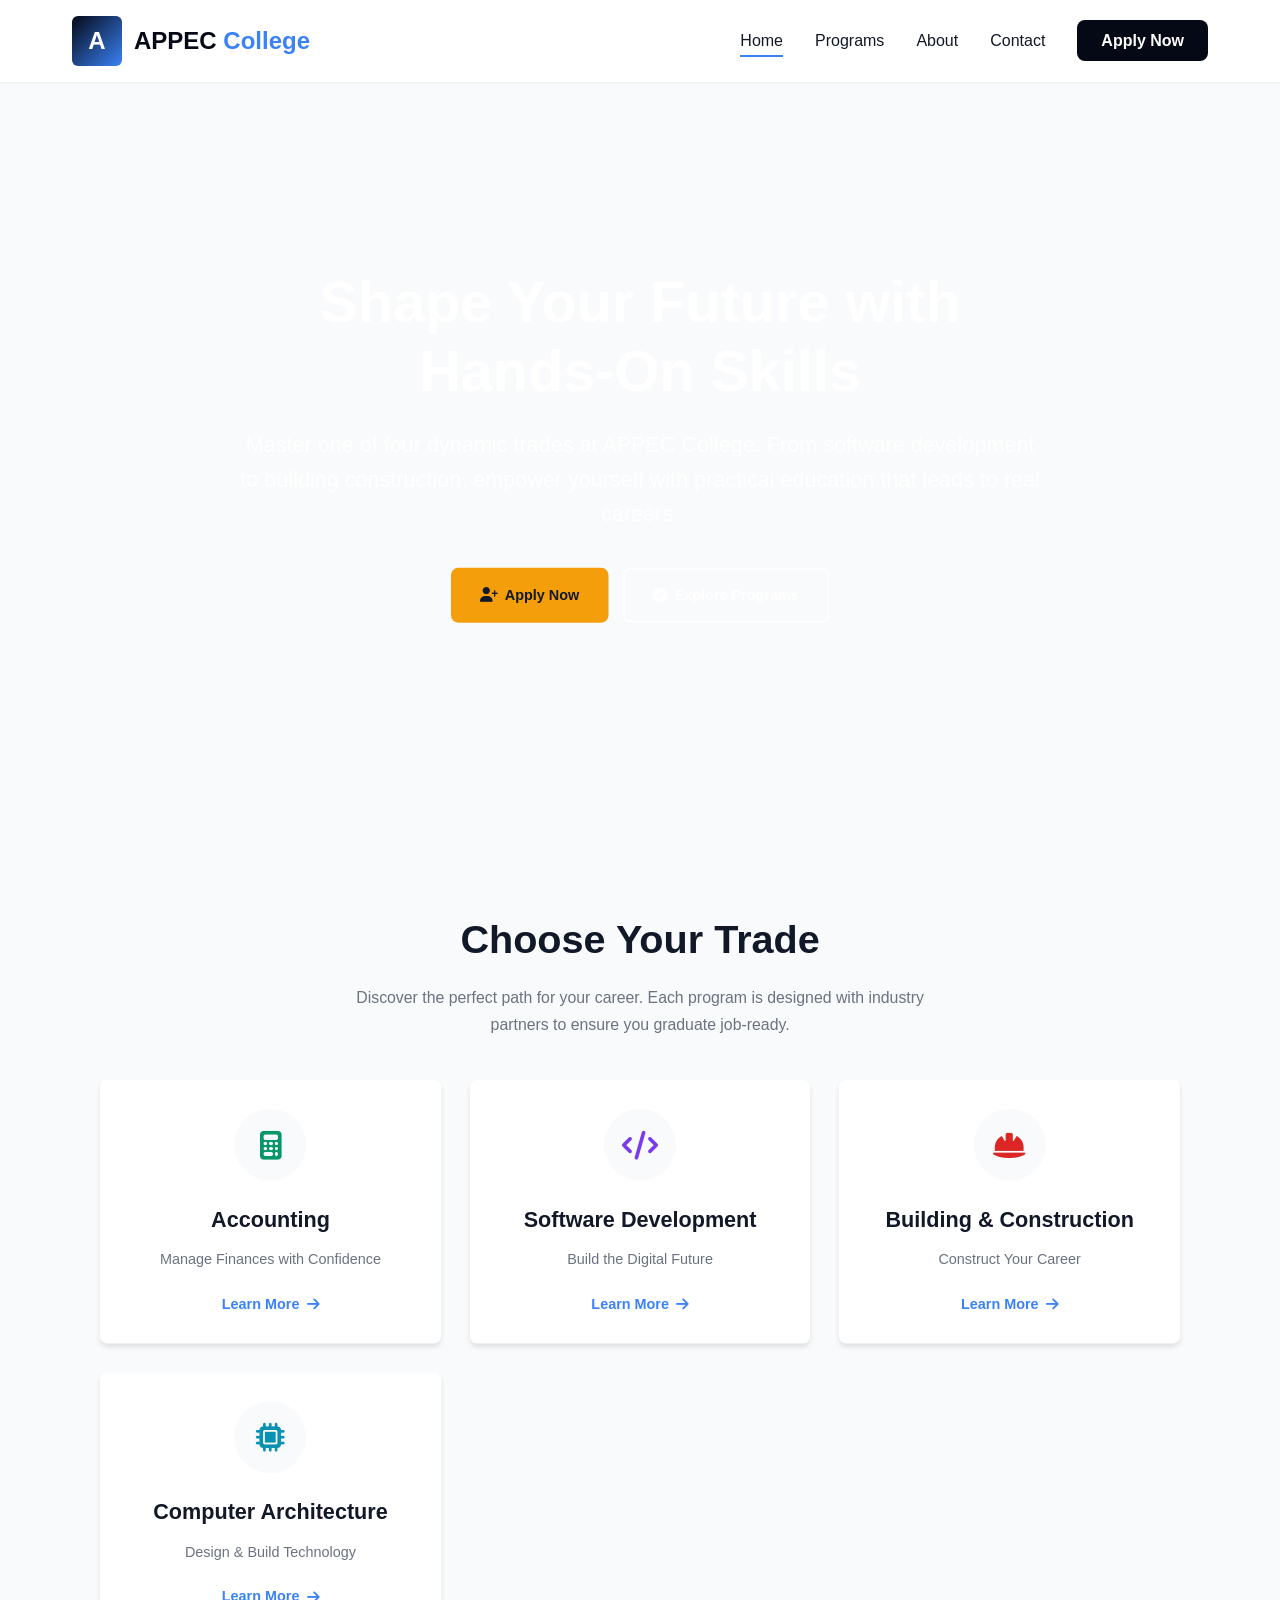
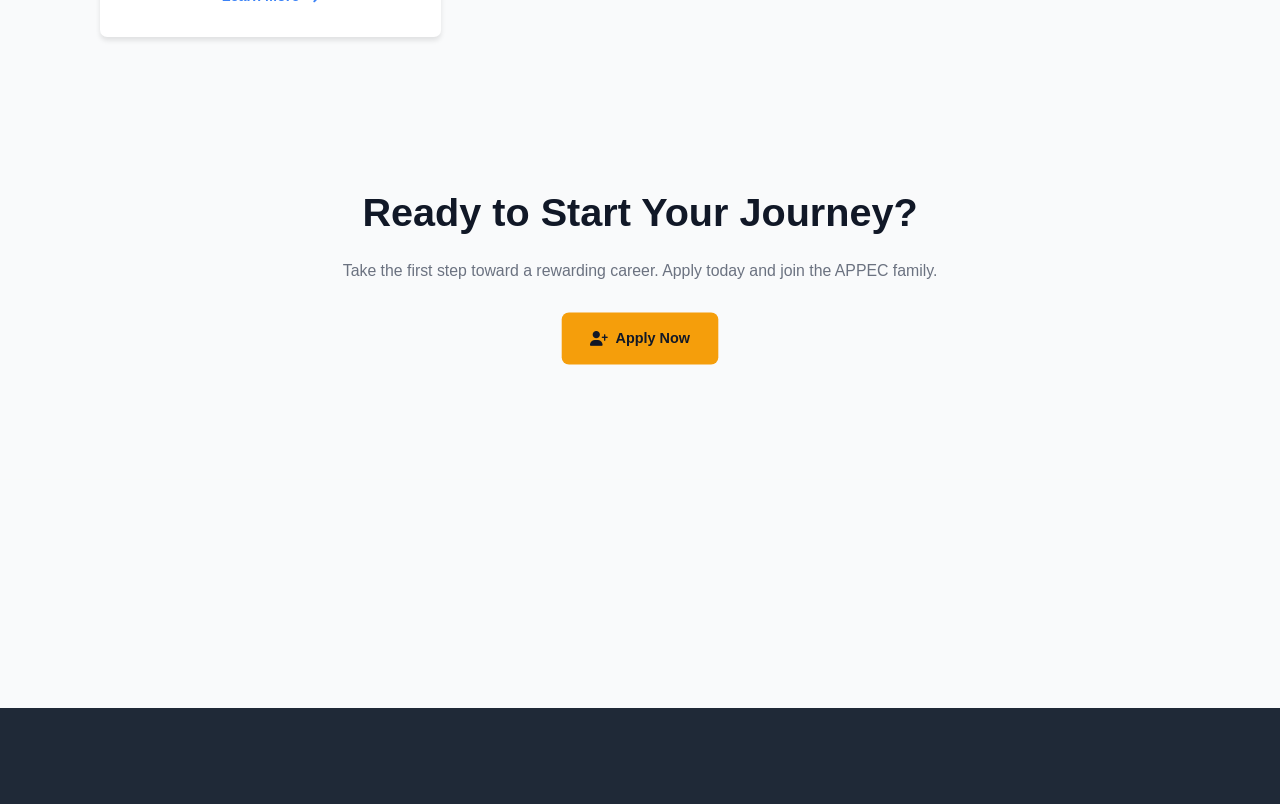
==== commit da86dd51: "Update index.html" ====
--- a/index.html
+++ b/index.html
@@ -1,31 +1,44 @@
 <!DOCTYPE html>
 <html lang="en">
 <head>
-    <meta name="google-site-verification" content="si-0ppxEBrg3Gla-h9QT-iys1ylglCHIRYimhJE8mis" />
+    <meta charset="UTF-8">
+    <meta name="viewport" content="width=device-width, initial-scale=1.0">
     
-    <!-- Google tag (gtag.js) -->
-<script async src="https://www.googletagmanager.com/gtag/js?id=G-BMRPFJRWQG"></script>
+    <!-- Google site verification -->
+    <meta name="google-site-verification" content="9lxKVx0MfpPqxAU8uIKnA7xvELRFJOpzQkMrcrj-Zxc" />
     
-<script defer>
-  window.dataLayer = window.dataLayer || [];
-  function gtag(){dataLayer.push(arguments);}
-  gtag('js', new Date());
+    <!-- Google Analytics (keep only one ID) -->
+    <script async src="https://www.googletagmanager.com/gtag/js?id=G-CXWZYNBYG0"></script>
+    <script>
+      window.dataLayer = window.dataLayer || [];
+      function gtag(){dataLayer.push(arguments);}
+      gtag('js', new Date());
+      gtag('config', 'G-CXWZYNBYG0');
+    </script>
 
-  gtag('config', 'G-BMRPFJRWQG');
-</script>
+    <!-- Privacy-friendly analytics by Plausible -->
+    <script async src="https://plausible.io/js/pa-4NdLG_TSGXwMEFVrfEos1.js"></script>
+    <script>
+      window.plausible = window.plausible || function(){(plausible.q=plausible.q||[]).push(arguments)};
+      plausible.init = plausible.init || function(i){plausible.o = i || {}};
+      plausible.init()
+    </script>
     
-    <meta charset="UTF-8">
-    <meta name="description" content="College appec remera-rukoma tss">
-    <meta name="viewport" content="width=device-width, initial-scale=1.0">
-    <link rel="sitemap" href="index.xml">
+    <!-- SEO -->
+    <meta name="description" content="College APPEC system for managing courses and students efficiently.">
     
-    <title>College appec tss remera-rukoma | Discover and explorer knowldge </title>
-<meta name="description" content="College APPEC system for managing courses and students efficiently.">
+    <!-- Sitemap -->
+    <link rel="sitemap" href="sitemap.xml">
+
+    <!-- Styles -->
     <link rel="stylesheet" href="style.css">
     <link rel="stylesheet" href="https://cdnjs.cloudflare.com/ajax/libs/font-awesome/6.5.1/css/all.min.css">
+
+    <title>College APPEC TSS | Discover and Explore Knowledge</title>
 </head>
 <body>
-    <a href='https://chatvibe-dev.itch.io/modern-chat'>download app</a>
+    <a href="https://chatvibe-dev.itch.io/modern-chat">Download App</a>
+
     <!-- Navigation -->
     <nav class="navbar">
         <div class="nav-container">
@@ -50,244 +63,80 @@
 
     <!-- Main Content -->
     <div class="main-content">
-    <!-- Hero Section -->
-    <section class="hero">
-        <div class="hero-slider">
-            <div class="hero-slide" style="background-image: url('https://images.unsplash.com/photo-1554224155-8d04cb21cd6c?w=1920&q=80');"></div>
-            <div class="hero-slide" style="background-image: url('https://images.unsplash.com/photo-1498050108023-c5249f4df085?w=1920&q=80');"></div>
-            <div class="hero-slide" style="background-image: url('https://images.unsplash.com/photo-1504307651254-35680f356dfd?w=1920&q=80');"></div>
-            <div class="hero-slide" style="background-image: url('https://images.unsplash.com/photo-1518770660439-4636190af475?w=1920&q=80');"></div>
-        </div>
-        <div class="hero-content">
-            <h1 class="hero-title">Shape Your Future with Hands-On Skills</h1>
-            <p class="hero-subtitle">Master one of four dynamic trades at APPEC College. From software development to building construction, empower yourself with practical education that leads to real careers.</p>
-            <div class="hero-buttons">
-                <a href="contact.html" class="btn btn-primary">
-                    <i class="fas fa-user-plus"></i> Apply Now
+        <!-- Hero Section -->
+        <section class="hero">
+            <div class="hero-slider">
+                <div class="hero-slide" style="background-image: url('https://images.unsplash.com/photo-1554224155-8d04cb21cd6c?w=1920&q=80');"></div>
+                <div class="hero-slide" style="background-image: url('https://images.unsplash.com/photo-1498050108023-c5249f4df085?w=1920&q=80');"></div>
+                <div class="hero-slide" style="background-image: url('https://images.unsplash.com/photo-1504307651254-35680f356dfd?w=1920&q=80');"></div>
+                <div class="hero-slide" style="background-image: url('https://images.unsplash.com/photo-1518770660439-4636190af475?w=1920&q=80');"></div>
+            </div>
+            <div class="hero-content">
+                <h1 class="hero-title">Shape Your Future with Hands-On Skills</h1>
+                <p class="hero-subtitle">Master one of four dynamic trades at APPEC College. From software development to building construction, empower yourself with practical education that leads to real careers.</p>
+                <div class="hero-buttons">
+                    <a href="contact.html" class="btn btn-primary"><i class="fas fa-user-plus"></i> Apply Now</a>
+                    <a href="#trades" class="btn btn-secondary"><i class="fas fa-compass"></i> Explore Programs</a>
+                </div>
+            </div>
+        </section>
+
+        <!-- Trade Cards Section -->
+        <section class="section" id="trades">
+            <div class="section-header">
+                <h2 class="section-title">Choose Your Trade</h2>
+                <p class="section-subtitle">Discover the perfect path for your career. Each program is designed with industry partners to ensure you graduate job-ready.</p>
+            </div>
+            <div class="trade-cards">
+                <a href="programs.html#accounting" class="trade-card accounting">
+                    <div class="trade-icon"><i class="fas fa-calculator"></i></div>
+                    <h3 class="trade-name">Accounting</h3>
+                    <p class="trade-tagline">Manage Finances with Confidence</p>
+                    <span class="trade-link">Learn More <i class="fas fa-arrow-right"></i></span>
                 </a>
-                <a href="#trades" class="btn btn-secondary">
-                    <i class="fas fa-compass"></i> Explore Programs
+                <a href="programs.html#software" class="trade-card software">
+                    <div class="trade-icon"><i class="fas fa-code"></i></div>
+                    <h3 class="trade-name">Software Development</h3>
+                    <p class="trade-tagline">Build the Digital Future</p>
+                    <span class="trade-link">Learn More <i class="fas fa-arrow-right"></i></span>
+                </a>
+                <a href="programs.html#construction" class="trade-card construction">
+                    <div class="trade-icon"><i class="fas fa-hard-hat"></i></div>
+                    <h3 class="trade-name">Building & Construction</h3>
+                    <p class="trade-tagline">Construct Your Career</p>
+                    <span class="trade-link">Learn More <i class="fas fa-arrow-right"></i></span>
+                </a>
+                <a href="programs.html#architecture" class="trade-card architecture">
+                    <div class="trade-icon"><i class="fas fa-microchip"></i></div>
+                    <h3 class="trade-name">Computer Architecture</h3>
+                    <p class="trade-tagline">Design & Build Technology</p>
+                    <span class="trade-link">Learn More <i class="fas fa-arrow-right"></i></span>
                 </a>
             </div>
-        </div>
-    </section>
+        </section>
 
-    <!-- Trade Cards Section -->
-    <section class="section" id="trades">
-        <div class="section-header">
-            <h2 class="section-title">Choose Your Trade</h2>
-            <p class="section-subtitle">Discover the perfect path for your career. Each program is designed with industry partners to ensure you graduate job-ready.</p>
-        </div>
-        <div class="trade-cards">
-            <!-- Accounting -->
-            <a href="programs.html#accounting" class="trade-card accounting">
-                <div class="trade-icon">
-                    <i class="fas fa-calculator"></i>
-                </div>
-                <h3 class="trade-name">Accounting</h3>
-                <p class="trade-tagline">Manage Finances with Confidence</p>
-                <span class="trade-link">Learn More <i class="fas fa-arrow-right"></i></span>
-            </a>
+        <!-- Testimonials Section -->
+        <!-- ... Keep same as your original ... -->
 
-            <!-- Software Development -->
-            <a href="programs.html#software" class="trade-card software">
-                <div class="trade-icon">
-                    <i class="fas fa-code"></i>
-                </div>
-                <h3 class="trade-name">Software Development</h3>
-                <p class="trade-tagline">Build the Digital Future</p>
-                <span class="trade-link">Learn More <i class="fas fa-arrow-right"></i></span>
-            </a>
+        <!-- Trade Gallery Section -->
+        <!-- ... Keep same as your original ... -->
 
-            <!-- Building & Construction -->
-            <a href="programs.html#construction" class="trade-card construction">
-                <div class="trade-icon">
-                    <i class="fas fa-hard-hat"></i>
-                </div>
-                <h3 class="trade-name">Building & Construction</h3>
-                <p class="trade-tagline">Construct Your Career</p>
-                <span class="trade-link">Learn More <i class="fas fa-arrow-right"></i></span>
-            </a>
-
-            <!-- Computer Architecture -->
-            <a href="programs.html#architecture" class="trade-card architecture">
-                <div class="trade-icon">
-                    <i class="fas fa-microchip"></i>
-                </div>
-                <h3 class="trade-name">Computer Architecture</h3>
-                <p class="trade-tagline">Design & Build Technology</p>
-                <span class="trade-link">Learn More <i class="fas fa-arrow-right"></i></span>
-            </a>
-        </div>
-    </section>
-
-    <!-- Testimonials Section -->
-    <section class="section testimonials">
-        <div class="section-header">
-            <h2 class="section-title">Success Stories</h2>
-            <p class="section-subtitle">Hear from our alumni who are now thriving in their careers.</p>
-        </div>
-        <div class="testimonial-slider">
-            <div class="testimonial-track">
-                <!-- Testimonial 1 -->
-                <div class="testimonial-card">
-                    <div class="testimonial-content">
-                        <p class="testimonial-text">I landed a job as a junior developer within 3 months of graduating. The hands-on projects and internship opportunities gave me exactly what employers were looking for.</p>
-                        <div class="testimonial-author">
-                            <img src="https://images.unsplash.com/photo-1494790108377-be9c29b29330?w=150&q=80" alt="Sarah" class="author-image">
-                            <div class="author-info">
-                                <h4>Sarah Johnson</h4>
-                                <span>Software Development Graduate</span>
-                            </div>
-                        </div>
-                    </div>
-                </div>
-
-                <!-- Testimonial 2 -->
-                <div class="testimonial-card">
-                    <div class="testimonial-content">
-                        <p class="testimonial-text">APPEC's accounting program prepared me for real-world challenges. I'm now working as a junior accountant at a top firm, and I owe it all to my training here.</p>
-                        <div class="testimonial-author">
-                            <img src="https://images.unsplash.com/photo-1507003211169-0a1dd7228f2d?w=150&q=80" alt="Michael" class="author-image">
-                            <div class="author-info">
-                                <h4>Michael Chen</h4>
-                                <span>Accounting Graduate</span>
-                            </div>
-                        </div>
-                    </div>
-                </div>
-
-                <!-- Testimonial 3 -->
-                <div class="testimonial-card">
-                    <div class="testimonial-content">
-                        <p class="testimonial-text">The hands-on construction training was incredible. I started my own contracting business within a year of graduation and already have a team of 5 people.</p>
-                        <div class="testimonial-author">
-                            <img src="https://images.unsplash.com/photo-1500648767791-00dcc994a43e?w=150&q=80" alt="David" class="author-image">
-                            <div class="author-info">
-                                <h4>David Martinez</h4>
-                                <span>Building & Construction Graduate</span>
-                            </div>
-                        </div>
-                    </div>
-                </div>
-
-                <!-- Testimonial 4 -->
-                <div class="testimonial-card">
-                    <div class="testimonial-content">
-                        <p class="testimonial-text">From assembling PCs to troubleshooting complex networks, APPEC gave me the skills to succeed. I'm now a network administrator for a major healthcare company.</p>
-                        <div class="testimonial-author">
-                            <img src="https://images.unsplash.com/photo-1472099645785-5658abf4ff4e?w=150&q=80" alt="James" class="author-image">
-                            <div class="author-info">
-                                <h4>James Wilson</h4>
-                                <span>Computer Architecture Graduate</span>
-                            </div>
-                        </div>
-                    </div>
-                </div>
+        <!-- CTA Section -->
+        <section class="section" style="background: var(--light-bg);">
+            <div class="section-header">
+                <h2 class="section-title">Ready to Start Your Journey?</h2>
+                <p class="section-subtitle">Take the first step toward a rewarding career. Apply today and join the APPEC family.</p>
+                <a href="contact.html" class="btn btn-primary" style="margin-top: 2rem;"><i class="fas fa-user-plus"></i> Apply Now</a>
             </div>
-            <div class="testimonial-controls">
-                <span class="testimonial-dot active" data-index="0"></span>
-                <span class="testimonial-dot" data-index="1"></span>
-                <span class="testimonial-dot" data-index="2"></span>
-                <span class="testimonial-dot" data-index="3"></span>
-            </div>
-        </div>
-    </section>
-
-    <!-- Trade Gallery Section -->
-    <section class="section trade-gallery">
-        <div class="section-header">
-            <h2 class="section-title">Our Trades in Action</h2>
-            <p class="section-subtitle">Get a glimpse of what you'll learn at APPEC College</p>
-        </div>
-        <div class="gallery-grid">
-            <div class="gallery-item">
-                <img src="https://images.unsplash.com/photo-1554224155-8d04cb21cd6c?w=600&q=80" alt="Accounting">
-                <div class="gallery-overlay">
-                    <h4>Accounting</h4>
-                </div>
-            </div>
-            <div class="gallery-item">
-                <img src="https://images.unsplash.com/photo-1498050108023-c5249f4df085?w=600&q=80" alt="Software Development">
-                <div class="gallery-overlay">
-                    <h4>Software Development</h4>
-                </div>
-            </div>
-            <div class="gallery-item">
-                <img src="https://images.unsplash.com/photo-1504307651254-35680f356dfd?w=600&q=80" alt="Building & Construction">
-                <div class="gallery-overlay">
-                    <h4>Building & Construction</h4>
-                </div>
-            </div>
-            <div class="gallery-item">
-                <img src="https://images.unsplash.com/photo-1518770660439-4636190af475?w=600&q=80" alt="Computer Architecture">
-                <div class="gallery-overlay">
-                    <h4>Computer Architecture</h4>
-                </div>
-            </div>
-        </div>
-    </section>
-
-    <!-- CTA Section -->
-    <section class="section" style="background: var(--light-bg);">
-        <div class="section-header">
-            <h2 class="section-title">Ready to Start Your Journey?</h2>
-            <p class="section-subtitle">Take the first step toward a rewarding career. Apply today and join the APPEC family.</p>
-            <a href="contact.html" class="btn btn-primary" style="margin-top: 2rem;">
-                <i class="fas fa-user-plus"></i> Apply Now
-            </a>
-        </div>
-    </section>
+        </section>
     </div>
 
     <!-- Footer -->
     <footer class="footer">
-        <div class="footer-content">
-            <div class="footer-about">
-                <div class="footer-logo">
-                    <div class="logo-icon">A</div>
-                    <span class="logo-text">APPEC College</span>
-                </div>
-                <p>Empowering students with hands-on skills for successful careers in accounting, software development, building & construction, and computer architecture.</p>
-                <div class="social-links">
-                    <a href="#" class="social-link"><i class="fab fa-facebook-f"></i></a>
-                    <a href="#" class="social-link"><i class="fab fa-twitter"></i></a>
-                    <a href="#" class="social-link"><i class="fab fa-instagram"></i></a>
-                    <a href="#" class="social-link"><i class="fab fa-linkedin-in"></i></a>
-                </div>
-            </div>
-            <div class="footer-links">
-                <h4>Quick Links</h4>
-                <ul>
-                    <li><a href="index.html">Home</a></li>
-                    <li><a href="programs.html">Programs</a></li>
-                    <li><a href="about.html">About Us</a></li>
-                    <li><a href="contact.html">Contact</a></li>
-                    <li><a href="contact.html">Admissions</a></li>
-                </ul>
-            </div>
-            <div class="footer-links">
-                <h4>Programs</h4>
-                <ul>
-                    <li><a href="programs.html#accounting">Accounting</a></li>
-                    <li><a href="programs.html#software">Software Development</a></li>
-                    <li><a href="programs.html#construction">Building & Construction</a></li>
-                    <li><a href="programs.html#architecture">Computer Architecture</a></li>
-                </ul>
-            </div>
-            <div class="footer-contact">
-                <h4>Contact Us</h4>
-                <p><i class="fas fa-map-marker-alt"></i> 123 Education Lane, City, State 12345</p>
-                <p><i class="fas fa-phone"></i> (555) 123-4567</p>
-                <p><i class="fas fa-envelope"></i> info@appeccollege.edu</p>
-                <p><i class="fas fa-clock"></i> Mon-Fri: 9am - 5pm</p>
-            </div>
-        </div>
-        <div class="footer-bottom">
-            <p>&copy; 2024 APPEC College. All rights reserved.</p>
-        </div>
+        <!-- ... Keep same as your original ... -->
     </footer>
 
+    <!-- Scripts -->
     <script src="script.js" defer></script>
 </body>
 </html>
